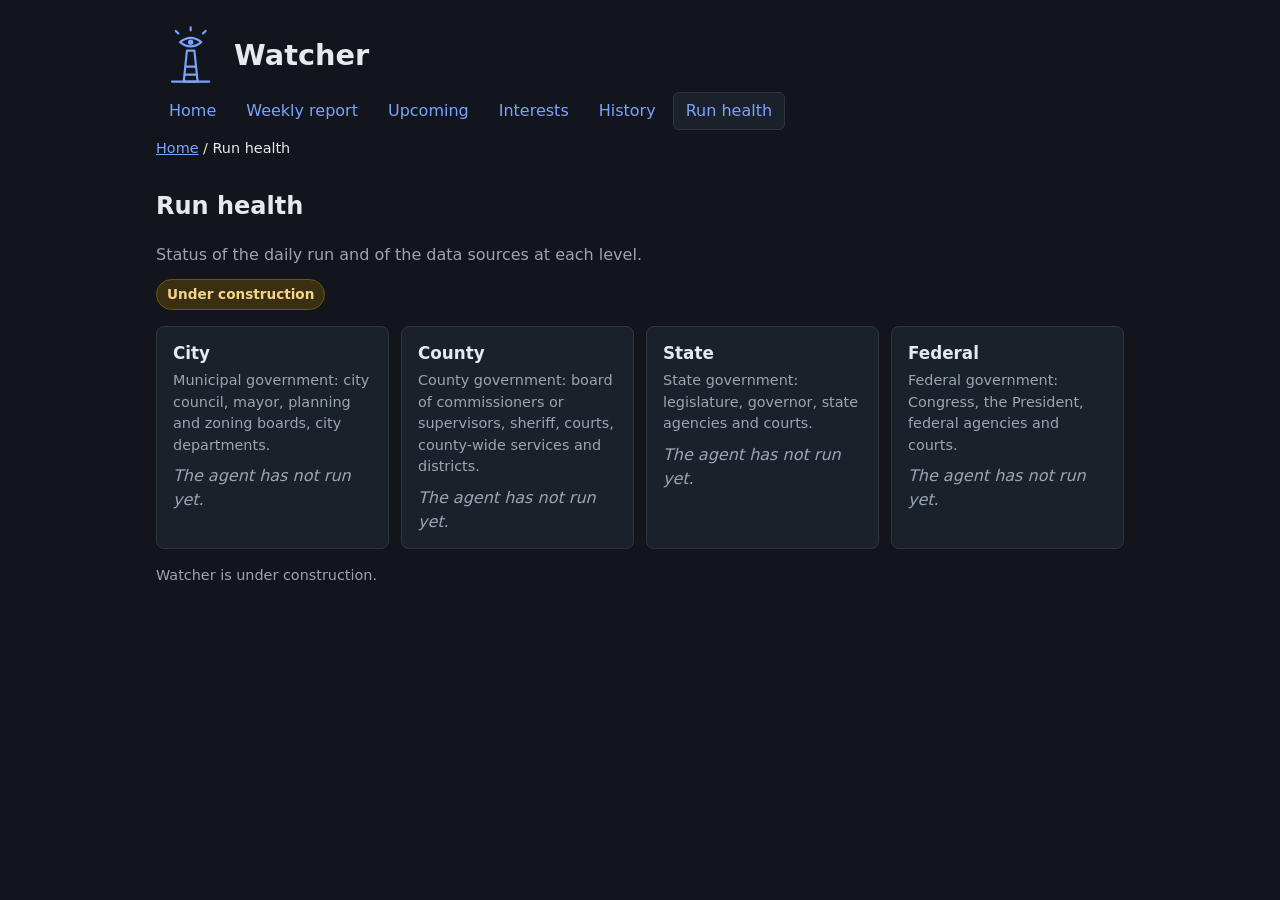
==== health.html @ f540db2c "Generated the front end HTML page for this project" ====
<!doctype html>
<html lang="en">
<head>
<meta charset="utf-8">
<meta name="viewport" content="width=device-width, initial-scale=1">
<title>Watcher: Run health</title>
<link rel="stylesheet" href="style.css">
</head>
<body>
<header>
  <a class="lockup" href="index.html">
    <svg viewBox="0 0 120 120" role="img" aria-label="Watcher logo: watchtower with an outward-looking eye"><path d="M52 108 L58 50 L72 50 L78 108 Z"/><path d="M55 80H75M54 95H76"/><path d="M45 34 Q65 18 85 34 Q65 50 45 34 Z"/><circle class="f" cx="65" cy="34" r="5"/>
<path d="M65 12V6M42 18L37 13M88 18L93 13"/><path d="M30 108H100"/></svg>
    <div><h1>Watcher</h1></div>
  </a>
  <nav aria-label="Sections"><a href="index.html">Home</a><a href="report.html">Weekly report</a><a href="upcoming.html">Upcoming</a><a href="interests.html">Interests</a><a href="history.html">History</a><a href="health.html" aria-current="page">Run health</a></nav>
  <p class="crumbs"><a href="index.html">Home</a> / Run health</p>
</header>
<main>
  <h2>Run health</h2>
  <p class="intro">Status of the daily run and of the data sources at each level.</p>
  <span class="badge">Under construction</span>
  <div class="levels">
    <div class="level">
      <h3>City</h3>
      <p class="def">Municipal government: city council, mayor, planning and zoning boards, city departments.</p>
      <p class="placeholder">The agent has not run yet.</p>
    </div>
    <div class="level">
      <h3>County</h3>
      <p class="def">County government: board of commissioners or supervisors, sheriff, courts, county-wide services and districts.</p>
      <p class="placeholder">The agent has not run yet.</p>
    </div>
    <div class="level">
      <h3>State</h3>
      <p class="def">State government: legislature, governor, state agencies and courts.</p>
      <p class="placeholder">The agent has not run yet.</p>
    </div>
    <div class="level">
      <h3>Federal</h3>
      <p class="def">Federal government: Congress, the President, federal agencies and courts.</p>
      <p class="placeholder">The agent has not run yet.</p>
    </div>
  </div>
</main>
<footer><p>Watcher is under construction.</p></footer>
</body>
</html>
---- style.css ----
:root {
  color-scheme: dark;
  --bg: #12161c;
  --surface: #1b212a;
  --surface-hover: #222a35;
  --text: #e6e9ee;
  --muted: #9aa5b4;
  --border: #2d3541;
  --accent: #7aa2ff;
  --warn-bg: #3a2f10;
  --warn-text: #f3d48a;
  --warn-border: #6b5516;
}
* { box-sizing: border-box; }
body {
  margin: 0; background: var(--bg); color: var(--text);
  font: 16px/1.5 system-ui, -apple-system, "Segoe UI", sans-serif;
}
header, main, footer { max-width: 1000px; margin: 0 auto; padding: 0 16px; }
header { padding-top: 24px; padding-bottom: 8px; }
h1 { margin: 0; font-size: 1.8rem; }
a { color: var(--accent); }
.tagline { margin: 4px 0 16px; color: var(--muted); }
.zip-bar { display: flex; gap: 8px; flex-wrap: wrap; align-items: center; margin-bottom: 12px; }
.zip-bar label { color: var(--muted); }
input, button {
  font: inherit; padding: 6px 10px; border-radius: 6px;
  border: 1px solid var(--border); background: var(--surface); color: var(--text);
}
button:disabled, input:disabled { opacity: .6; cursor: not-allowed; }
nav { display: flex; gap: 4px; flex-wrap: wrap; margin-bottom: 8px; }
nav a { padding: 6px 12px; border-radius: 6px; text-decoration: none; border: 1px solid transparent; }
nav a:hover, nav a[aria-current] { border-color: var(--border); background: var(--surface); }
.badge {
  display: inline-block; padding: 4px 10px; border-radius: 999px;
  font-size: .85rem; font-weight: 600;
  background: var(--warn-bg); color: var(--warn-text); border: 1px solid var(--warn-border);
}
.cards { display: grid; gap: 12px; grid-template-columns: repeat(auto-fit, minmax(280px, 1fr)); margin: 16px 0; }
.card {
  display: block; padding: 16px 20px; border-radius: 10px; text-decoration: none;
  background: var(--surface); border: 1px solid var(--border); color: var(--text);
}
.card:hover { background: var(--surface-hover); border-color: var(--accent); }
.card h2 { margin: 0 0 4px; font-size: 1.2rem; color: var(--accent); }
.card p { margin: 0 0 10px; color: var(--muted); }
.crumbs { margin: 8px 0 0; font-size: .9rem; }
.intro { color: var(--muted); margin: 8px 0 12px; }
.levels { display: grid; gap: 12px; grid-template-columns: repeat(auto-fit, minmax(220px, 1fr)); margin: 16px 0; }
.level { background: var(--surface); border: 1px solid var(--border); border-radius: 8px; padding: 14px 16px; }
.level h3 { margin: 0 0 4px; font-size: 1.05rem; }
.level .def { margin: 0 0 8px; color: var(--muted); font-size: .9rem; }
.placeholder { margin: 0; color: var(--muted); font-style: italic; }
footer { padding-bottom: 32px; color: var(--muted); font-size: .9rem; }

.lockup { display: flex; align-items: center; gap: 14px; text-decoration: none; color: var(--text); margin-bottom: 4px; }
.lockup svg { width: 64px; height: 64px; flex: none; fill: none; stroke: var(--accent); stroke-width: 4; stroke-linecap: round; stroke-linejoin: round; }
.lockup svg .f { fill: var(--accent); stroke: none; }
.lockup .motto { margin: 0; color: var(--muted); font-style: italic; }
footer .couplet { margin: 0 0 8px; font-style: italic; }
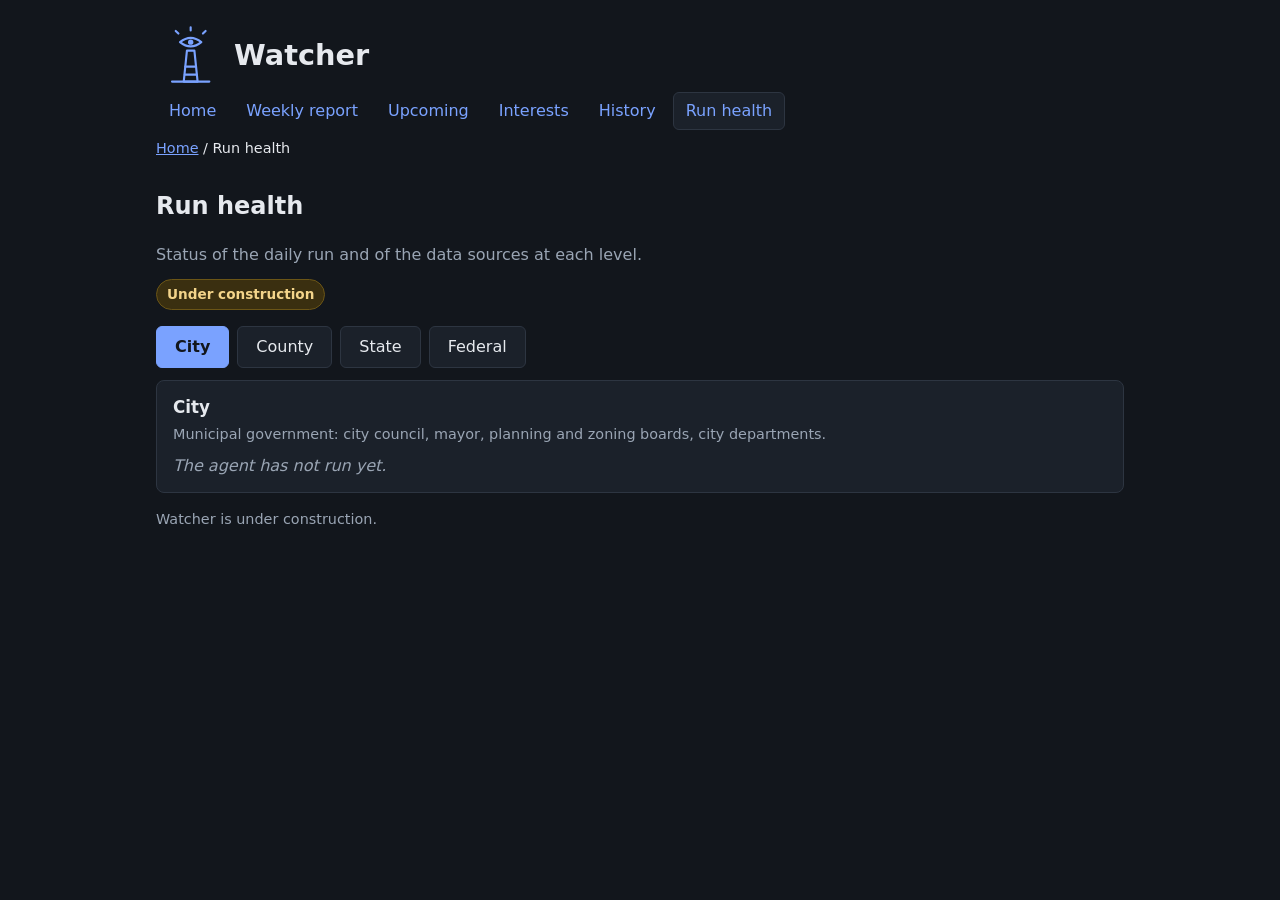
==== commit d85b217a: "Add collectors, zipcode lookup, weekly report and level-tab front page - SQLite schema (v2) with ite" ====
--- a/health.html
+++ b/health.html
@@ -20,23 +20,29 @@
   <h2>Run health</h2>
   <p class="intro">Status of the daily run and of the data sources at each level.</p>
   <span class="badge">Under construction</span>
+  <div class="tabs" role="tablist" aria-label="Level of government">
+    <button type="button" role="tab" data-level="city" aria-selected="false">City</button>
+    <button type="button" role="tab" data-level="county" aria-selected="false">County</button>
+    <button type="button" role="tab" data-level="state" aria-selected="false">State</button>
+    <button type="button" role="tab" data-level="federal" aria-selected="false">Federal</button>
+  </div>
   <div class="levels">
-    <div class="level">
+    <div class="level" data-level="city">
       <h3>City</h3>
       <p class="def">Municipal government: city council, mayor, planning and zoning boards, city departments.</p>
       <p class="placeholder">The agent has not run yet.</p>
     </div>
-    <div class="level">
+    <div class="level" data-level="county">
       <h3>County</h3>
       <p class="def">County government: board of commissioners or supervisors, sheriff, courts, county-wide services and districts.</p>
       <p class="placeholder">The agent has not run yet.</p>
     </div>
-    <div class="level">
+    <div class="level" data-level="state">
       <h3>State</h3>
       <p class="def">State government: legislature, governor, state agencies and courts.</p>
       <p class="placeholder">The agent has not run yet.</p>
     </div>
-    <div class="level">
+    <div class="level" data-level="federal">
       <h3>Federal</h3>
       <p class="def">Federal government: Congress, the President, federal agencies and courts.</p>
       <p class="placeholder">The agent has not run yet.</p>
@@ -44,5 +50,24 @@
   </div>
 </main>
 <footer><p>Watcher is under construction.</p></footer>
+<script>
+(function () {
+  var tabs = [].slice.call(document.querySelectorAll(".tabs button"));
+  var cards = [].slice.call(document.querySelectorAll(".level"));
+  function select(level) {
+    tabs.forEach(function (b) { b.setAttribute("aria-selected", String(b.dataset.level === level)); });
+    cards.forEach(function (c) { c.hidden = c.dataset.level !== level; });
+  }
+  tabs.forEach(function (b) {
+    b.addEventListener("click", function () {
+      select(b.dataset.level);
+      history.replaceState(null, "", "#" + b.dataset.level);
+    });
+  });
+  var want = location.hash.slice(1);
+  var known = tabs.some(function (b) { return b.dataset.level === want; });
+  select(known ? want : (window.WATCHER_START || "city"));
+})();
+</script>
 </body>
 </html>
--- a/style.css
+++ b/style.css
@@ -46,7 +46,7 @@
 .card p { margin: 0 0 10px; color: var(--muted); }
 .crumbs { margin: 8px 0 0; font-size: .9rem; }
 .intro { color: var(--muted); margin: 8px 0 12px; }
-.levels { display: grid; gap: 12px; grid-template-columns: repeat(auto-fit, minmax(220px, 1fr)); margin: 16px 0; }
+.levels { margin: 12px 0 16px; }
 .level { background: var(--surface); border: 1px solid var(--border); border-radius: 8px; padding: 14px 16px; }
 .level h3 { margin: 0 0 4px; font-size: 1.05rem; }
 .level .def { margin: 0 0 8px; color: var(--muted); font-size: .9rem; }
@@ -58,3 +58,20 @@
 .lockup svg .f { fill: var(--accent); stroke: none; }
 .lockup .motto { margin: 0; color: var(--muted); font-style: italic; }
 footer .couplet { margin: 0 0 8px; font-style: italic; }
+.items { margin: 8px 0 0; padding-left: 18px; font-size: .9rem; }
+.items li { margin-bottom: 6px; }
+.meta { color: var(--muted); font-size: .8rem; }
+.tabs { display: flex; gap: 8px; flex-wrap: wrap; margin: 16px 0 0; }
+.tabs button { padding: 8px 18px; cursor: pointer; }
+.tabs button[aria-selected="true"] { background: var(--accent); border-color: var(--accent); color: var(--bg); font-weight: 600; }
+.level[hidden] { display: none; }
+.level .count { font-style: normal; }
+.cloud { display: flex; flex-wrap: wrap; justify-content: center; align-items: baseline; gap: 4px 16px; padding: 16px 8px; margin: 8px 0; border: 1px solid var(--border); border-radius: 8px; }
+.word { background: none; border: 0; padding: 0; color: var(--accent); cursor: pointer; line-height: 1.2; }
+.word:hover { text-decoration: underline; }
+.word[aria-pressed="true"] { color: var(--bg); background: var(--accent); border-radius: 4px; padding: 0 6px; }
+.filter { margin: 8px 0; }
+.filter .clear, .more { cursor: pointer; margin-left: 8px; }
+.more { margin: 8px 0 0; }
+.items { font-size: 1rem; }
+.items .meta { margin-left: 8px; }
